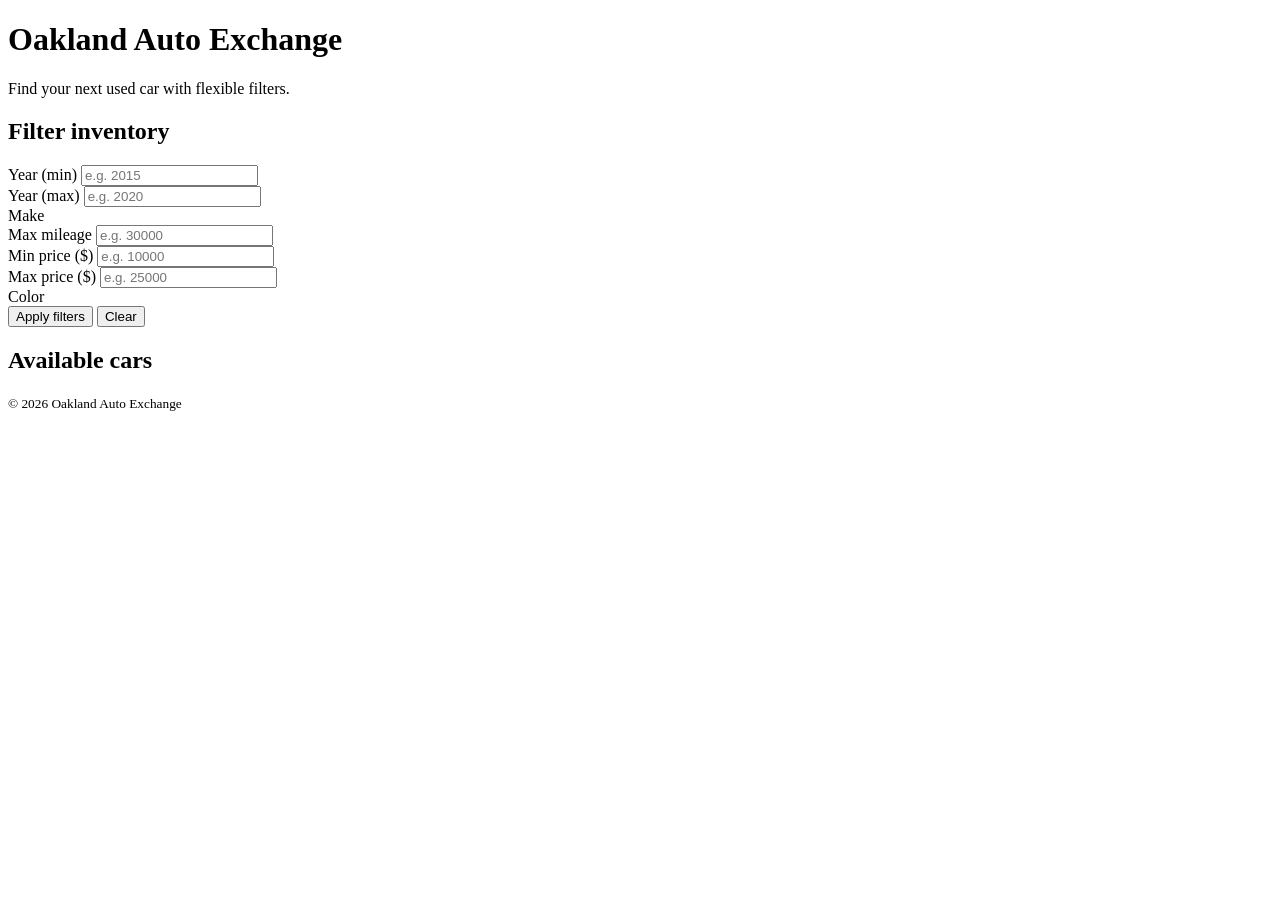
==== JeremyPutnam_hw5TH_csi3150_w2026/index.html @ d038645e "Rename Index.html to index.html" ====
<!DOCTYPE html>
<html lang="en">
<head>
    <meta charset="UTF-8" />
    <title>Used Car Inventory</title>
    <meta name="viewport" content="width=device-width, initial-scale=1" />
    <link rel="stylesheet" href="css/main.css" />
</head>
<body>
    <header class="site-header">
        <div class="container">
            <h1>Oakland Auto Exchange</h1>
            <p>Find your next used car with flexible filters.</p>
        </div>
    </header>

    <main class="container">
        <section class="filters" aria-label="Car filters">
            <h2>Filter inventory</h2>
            <form id="filter-form">
                <div class="filter-group">
                    <label for="min-year">Year (min)</label>
                    <input type="number" id="min-year" name="minYear" placeholder="e.g. 2015" />
                </div>

                <div class="filter-group">
                    <label for="max-year">Year (max)</label>
                    <input type="number" id="max-year" name="maxYear" placeholder="e.g. 2020" />
                </div>

                <div class="filter-group">
                    <span class="filter-label">Make</span>
                    <div class="checkbox-group" id="make-options">
                        <!-- Filled dynamically -->
                    </div>
                </div>

                <div class="filter-group">
                    <label for="max-mileage">Max mileage</label>
                    <input type="number" id="max-mileage" name="maxMileage" placeholder="e.g. 30000" />
                </div>

                <div class="filter-group">
                    <label for="min-price">Min price ($)</label>
                    <input type="number" id="min-price" name="minPrice" placeholder="e.g. 10000" />
                </div>

                <div class="filter-group">
                    <label for="max-price">Max price ($)</label>
                    <input type="number" id="max-price" name="maxPrice" placeholder="e.g. 25000" />
                </div>

                <div class="filter-group">
                    <span class="filter-label">Color</span>
                    <div class="checkbox-group" id="color-options">
                        <!-- Filled dynamically -->
                    </div>
                </div>

                <div class="filter-actions">
                    <button type="submit">Apply filters</button>
                    <button type="button" id="clear-filters">Clear</button>
                </div>
            </form>
        </section>

        <section class="inventory" aria-label="Car listings">
            <h2>Available cars</h2>
            <p id="results-message" class="results-message" aria-live="polite"></p>
            <div id="car-list" class="card-grid">
                <!-- Cards injected here -->
            </div>
        </section>
    </main>

    <footer class="site-footer">
        <div class="container">
            <small>&copy; 2026 Oakland Auto Exchange</small>
        </div>
    </footer>

    <script src="js/usedCars-TH-1.js"></script>
    <script src="js/main.js"></script>
</body>
</html>
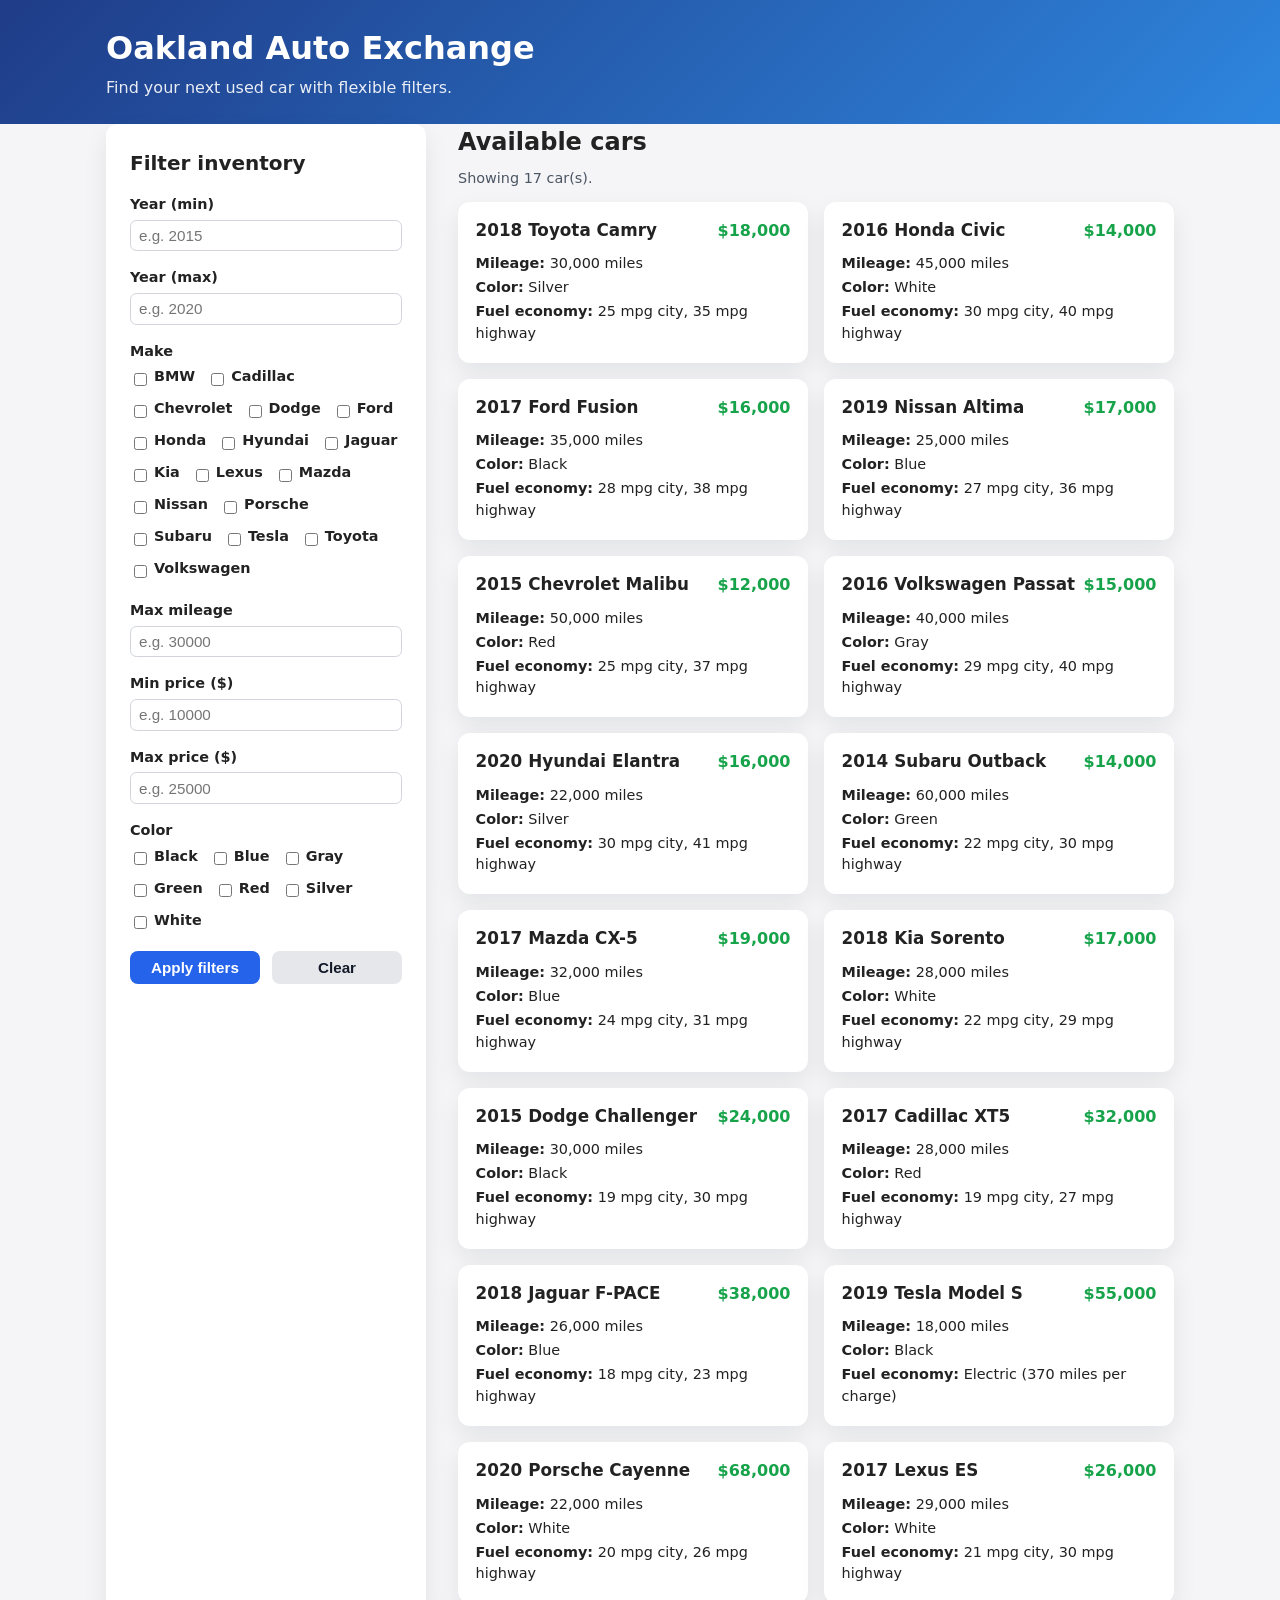
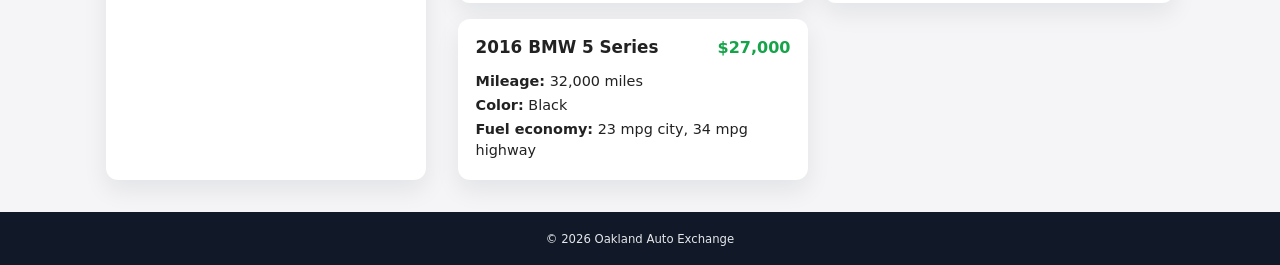
==== commit 0cb8b56d: "Update index.html" ====
--- a/JeremyPutnam_hw5TH_csi3150_w2026/index.html
+++ b/JeremyPutnam_hw5TH_csi3150_w2026/index.html
@@ -4,7 +4,7 @@
     <meta charset="UTF-8" />
     <title>Used Car Inventory</title>
     <meta name="viewport" content="width=device-width, initial-scale=1" />
-    <link rel="stylesheet" href="css/main.css" />
+    <link rel="stylesheet" href="css/main.css">
 </head>
 <body>
     <header class="site-header">
@@ -79,7 +79,7 @@
         </div>
     </footer>
 
-    <script src="js/usedCars-TH-1.js"></script>
-    <script src="js/main.js"></script>
+   <script src="js/usedCars-TH-1.js"></script>
+   <script src="js/main.js"></script>
 </body>
 </html>
--- a/JeremyPutnam_hw5TH_csi3150_w2026/css/main.css
+++ b/JeremyPutnam_hw5TH_csi3150_w2026/css/main.css
@@ -0,0 +1,199 @@
+*,
+*::before,
+*::after {
+    box-sizing: border-box; 
+}
+
+body {
+    margin: 0;
+    font-family: system-ui, -apple-system, BlinkMacSystemFont, "Segoe UI", sans-serif;
+    background-color: #f5f5f7;
+    color: #222;
+    line-height: 1.5;
+}
+
+.container {
+    width: min(1100px, 100%);
+    margin: 0 auto;
+    padding: 0 1rem;
+}
+
+.site-header {
+    background: linear-gradient(135deg, #1f3c88, #2e86de);
+    color: #fff;
+    padding: 1.5rem 0;
+}
+
+    .site-header h1 {
+        margin: 0 0 0.25rem;
+    }
+
+    .site-header p {
+        margin: 0;
+        opacity: 0.9;
+    }
+
+.site-footer {
+    margin-top: 2rem;
+    padding: 1rem 0;
+    background-color: #111827;
+    color: #e5e7eb;
+    text-align: center;
+    font-size: 0.875rem;
+}
+
+main {
+    display: grid;
+    grid-template-columns: minmax(0, 320px) minmax(0, 1fr);
+    gap: 2rem;
+    padding: 2rem 0;
+}
+
+@media (max-width: 800px) {
+    main {
+        grid-template-columns: 1fr;
+    }
+}
+
+/* Filters */
+
+.filters {
+    background-color: #ffffff;
+    border-radius: 0.75rem;
+    padding: 1.5rem;
+    box-shadow: 0 10px 25px rgba(15, 23, 42, 0.08);
+}
+
+    .filters h2 {
+        margin-top: 0;
+        margin-bottom: 1rem;
+        font-size: 1.25rem;
+    }
+
+.filter-group {
+    margin-bottom: 1rem;
+}
+
+    .filter-group label,
+    .filter-label {
+        display: block;
+        font-weight: 600;
+        margin-bottom: 0.25rem;
+        font-size: 0.9rem;
+    }
+
+    .filter-group input[type="number"] {
+        width: 100%;
+        padding: 0.4rem 0.5rem;
+        border-radius: 0.4rem;
+        border: 1px solid #d1d5db;
+        font-size: 0.95rem;
+    }
+
+        .filter-group input[type="number"]:focus {
+            outline: 2px solid #2563eb;
+            outline-offset: 1px;
+            border-color: #2563eb;
+        }
+
+.checkbox-group {
+    display: flex;
+    flex-wrap: wrap;
+    gap: 0.4rem 0.75rem;
+}
+
+.checkbox-item {
+    display: flex;
+    align-items: center;
+    gap: 0.25rem;
+    font-size: 0.9rem;
+}
+
+.filter-actions {
+    display: flex;
+    gap: 0.75rem;
+    margin-top: 1rem;
+}
+
+    .filter-actions button {
+        flex: 1;
+        padding: 0.5rem 0.75rem;
+        border-radius: 0.5rem;
+        border: none;
+        font-weight: 600;
+        cursor: pointer;
+        font-size: 0.95rem;
+    }
+
+        .filter-actions button[type="submit"] {
+            background-color: #2563eb;
+            color: #fff;
+        }
+
+            .filter-actions button[type="submit"]:hover {
+                background-color: #1d4ed8;
+            }
+
+#clear-filters {
+    background-color: #e5e7eb;
+    color: #111827;
+}
+
+    #clear-filters:hover {
+        background-color: #d1d5db;
+    }
+
+/* Inventory */
+
+.inventory h2 {
+    margin-top: 0;
+    margin-bottom: 0.5rem;
+}
+
+.results-message {
+    margin: 0 0 0.75rem;
+    font-size: 0.9rem;
+    color: #4b5563;
+}
+
+.card-grid {
+    display: grid;
+    grid-template-columns: repeat(auto-fill, minmax(260px, 1fr));
+    gap: 1rem;
+}
+
+/* Car card */
+
+.car-card {
+    background-color: #ffffff;
+    border-radius: 0.75rem;
+    padding: 1rem 1.1rem;
+    box-shadow: 0 10px 25px rgba(15, 23, 42, 0.08);
+    display: flex;
+    flex-direction: column;
+    justify-content: space-between;
+}
+
+.car-card__header {
+    display: flex;
+    justify-content: space-between;
+    align-items: baseline;
+    gap: 0.5rem;
+    margin-bottom: 0.5rem;
+}
+
+    .car-card__header h3 {
+        margin: 0;
+        font-size: 1.05rem;
+    }
+
+.car-card__price {
+    margin: 0;
+    font-weight: 700;
+    color: #16a34a;
+}
+
+.car-card__body p {
+    margin: 0.15rem 0;
+    font-size: 0.9rem;
+}
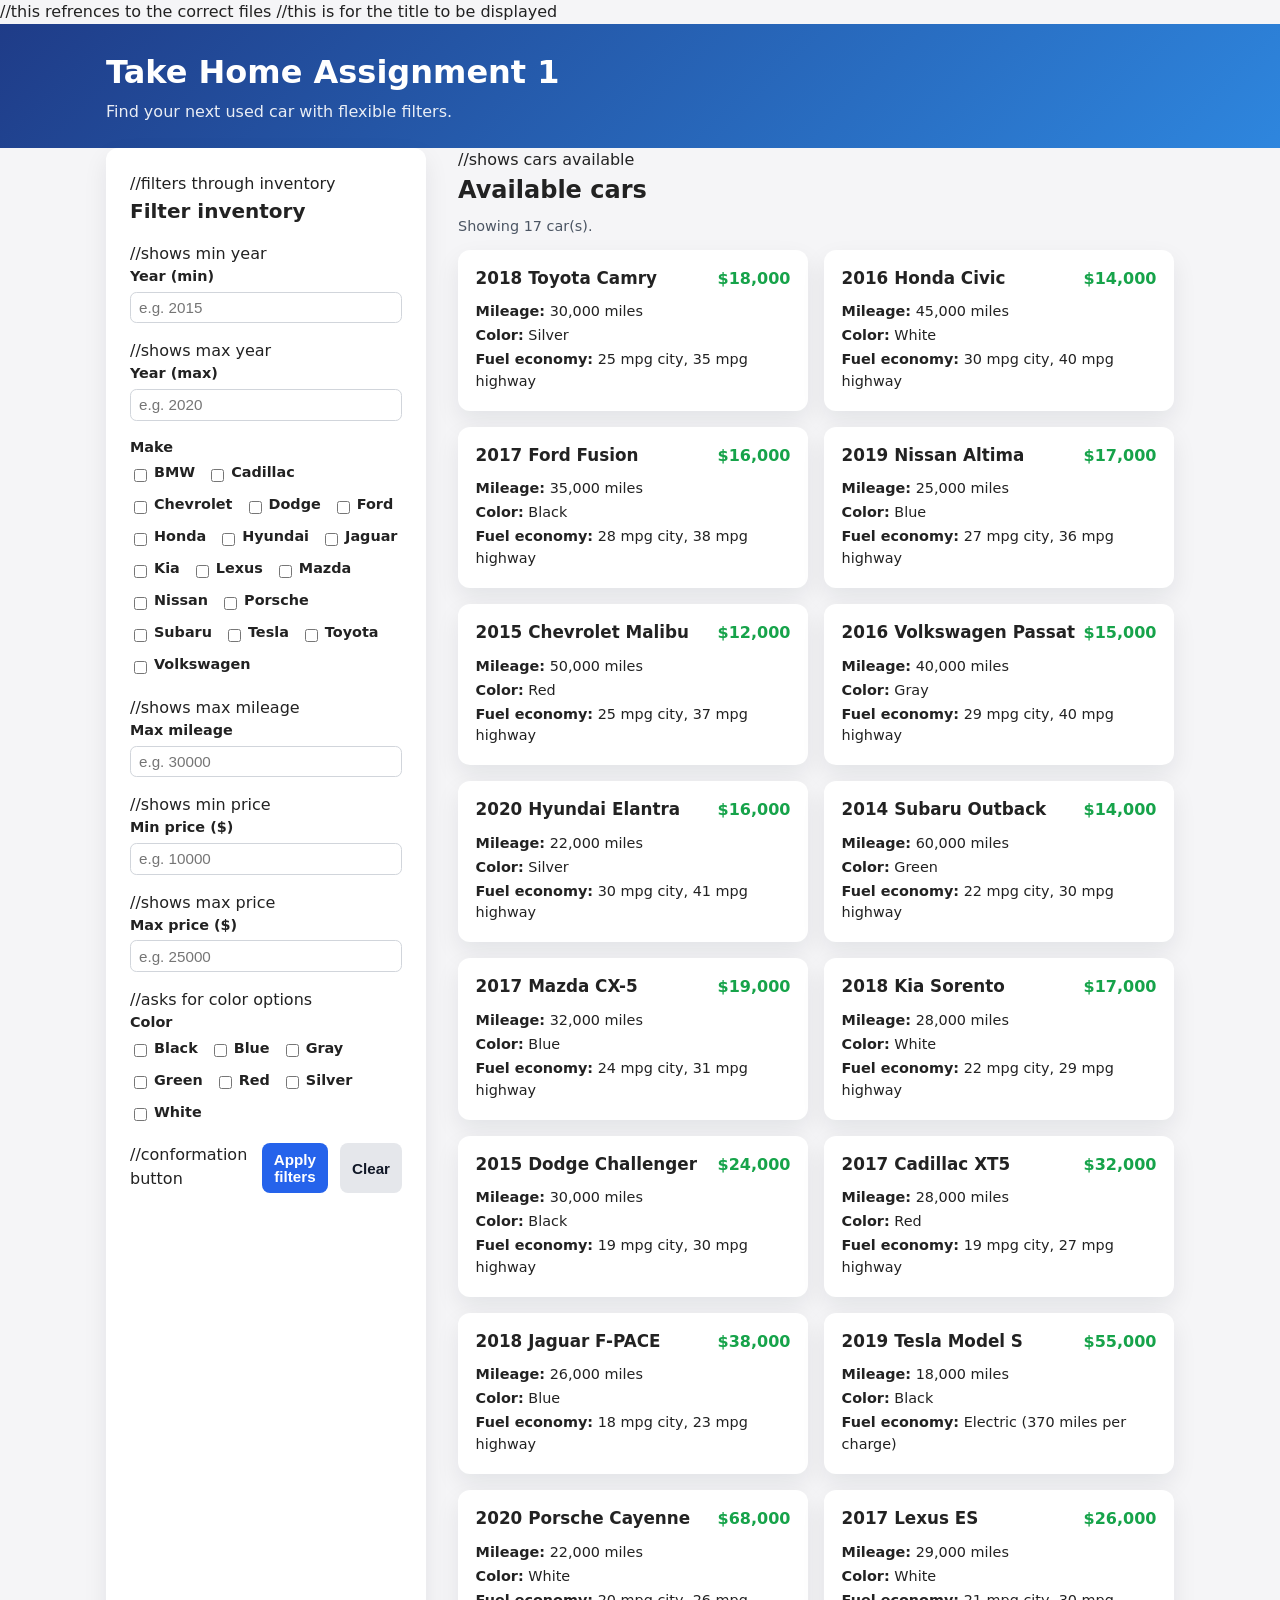
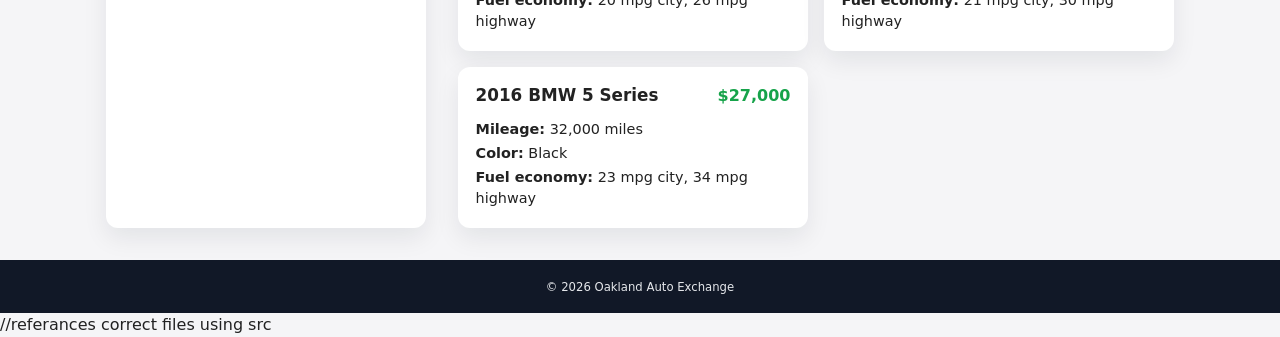
==== commit 9471df8d: "Update index.html" ====
--- a/JeremyPutnam_hw5TH_csi3150_w2026/index.html
+++ b/JeremyPutnam_hw5TH_csi3150_w2026/index.html
@@ -1,29 +1,34 @@
 <!DOCTYPE html>
 <html lang="en">
-<head>
-    <meta charset="UTF-8" />
+<head>   
+    <meta charset="UTF-8" /> 
     <title>Used Car Inventory</title>
     <meta name="viewport" content="width=device-width, initial-scale=1" />
+    //this refrences to the correct files 
     <link rel="stylesheet" href="css/main.css">
 </head>
 <body>
+    //this is for the title to be displayed
     <header class="site-header">
         <div class="container">
-            <h1>Oakland Auto Exchange</h1>
+            <h1>Take Home Assignment 1</h1>
             <p>Find your next used car with flexible filters.</p>
         </div>
     </header>
 
     <main class="container">
         <section class="filters" aria-label="Car filters">
+            //filters through inventory
             <h2>Filter inventory</h2>
             <form id="filter-form">
                 <div class="filter-group">
+                    //shows min year
                     <label for="min-year">Year (min)</label>
                     <input type="number" id="min-year" name="minYear" placeholder="e.g. 2015" />
                 </div>
 
                 <div class="filter-group">
+                    //shows max year
                     <label for="max-year">Year (max)</label>
                     <input type="number" id="max-year" name="maxYear" placeholder="e.g. 2020" />
                 </div>
@@ -36,21 +41,25 @@
                 </div>
 
                 <div class="filter-group">
+                    //shows max mileage
                     <label for="max-mileage">Max mileage</label>
                     <input type="number" id="max-mileage" name="maxMileage" placeholder="e.g. 30000" />
                 </div>
 
                 <div class="filter-group">
+                    //shows min price
                     <label for="min-price">Min price ($)</label>
                     <input type="number" id="min-price" name="minPrice" placeholder="e.g. 10000" />
                 </div>
 
                 <div class="filter-group">
+                    //shows max price
                     <label for="max-price">Max price ($)</label>
                     <input type="number" id="max-price" name="maxPrice" placeholder="e.g. 25000" />
                 </div>
 
                 <div class="filter-group">
+                    //asks for color options
                     <span class="filter-label">Color</span>
                     <div class="checkbox-group" id="color-options">
                         <!-- Filled dynamically -->
@@ -58,6 +67,7 @@
                 </div>
 
                 <div class="filter-actions">
+                    //conformation button
                     <button type="submit">Apply filters</button>
                     <button type="button" id="clear-filters">Clear</button>
                 </div>
@@ -65,6 +75,7 @@
         </section>
 
         <section class="inventory" aria-label="Car listings">
+            //shows cars available
             <h2>Available cars</h2>
             <p id="results-message" class="results-message" aria-live="polite"></p>
             <div id="car-list" class="card-grid">
@@ -72,13 +83,13 @@
             </div>
         </section>
     </main>
-
+    
     <footer class="site-footer">
         <div class="container">
             <small>&copy; 2026 Oakland Auto Exchange</small>
         </div>
     </footer>
-
+   //referances correct files using src
    <script src="js/usedCars-TH-1.js"></script>
    <script src="js/main.js"></script>
 </body>
--- a/JeremyPutnam_hw5TH_csi3150_w2026/css/main.css
+++ b/JeremyPutnam_hw5TH_csi3150_w2026/css/main.css
@@ -1,7 +1,7 @@
 *,
 *::before,
 *::after {
-    box-sizing: border-box; 
+    box-sizing: border-box;  
 }
 
 body {
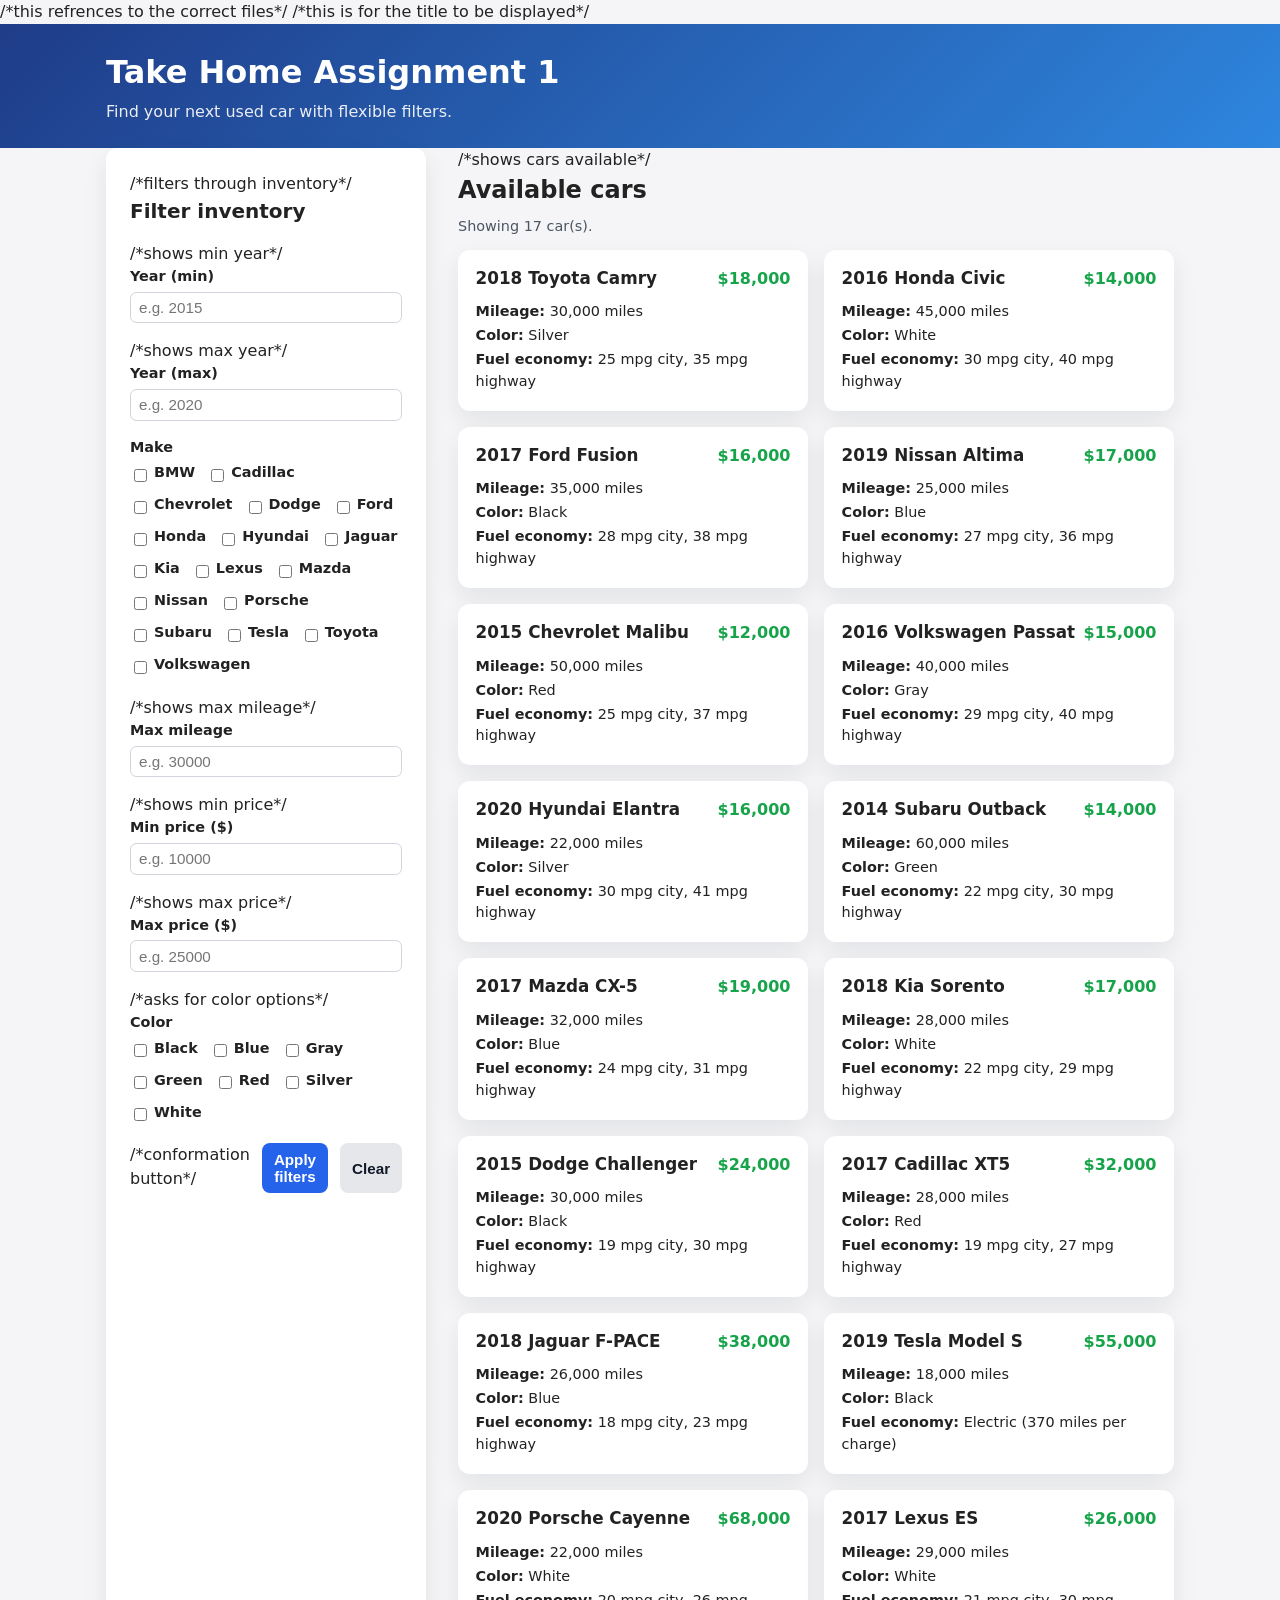
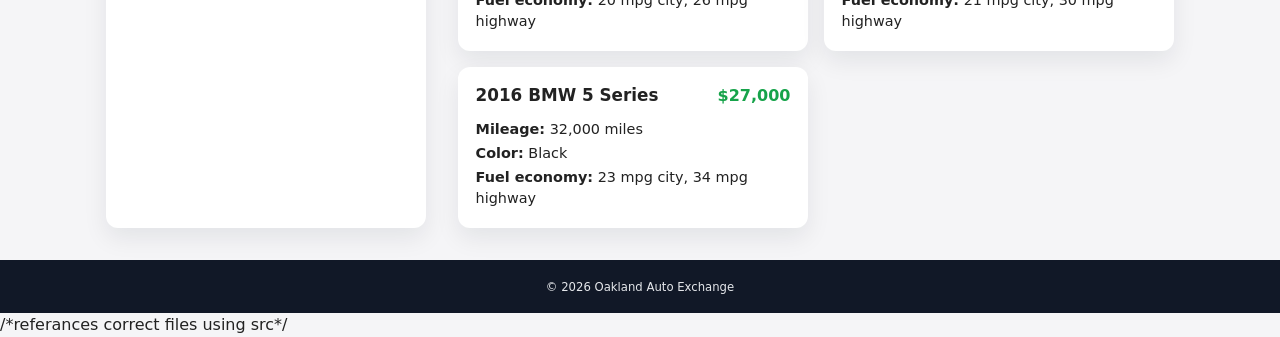
==== commit deff20a3: "Update index.html" ====
--- a/JeremyPutnam_hw5TH_csi3150_w2026/index.html
+++ b/JeremyPutnam_hw5TH_csi3150_w2026/index.html
@@ -4,11 +4,11 @@
     <meta charset="UTF-8" /> 
     <title>Used Car Inventory</title>
     <meta name="viewport" content="width=device-width, initial-scale=1" />
-    //this refrences to the correct files 
+    /*this refrences to the correct files*/
     <link rel="stylesheet" href="css/main.css">
 </head>
 <body>
-    //this is for the title to be displayed
+    /*this is for the title to be displayed*/
     <header class="site-header">
         <div class="container">
             <h1>Take Home Assignment 1</h1>
@@ -18,17 +18,17 @@
 
     <main class="container">
         <section class="filters" aria-label="Car filters">
-            //filters through inventory
+            /*filters through inventory*/
             <h2>Filter inventory</h2>
             <form id="filter-form">
                 <div class="filter-group">
-                    //shows min year
+                    /*shows min year*/
                     <label for="min-year">Year (min)</label>
                     <input type="number" id="min-year" name="minYear" placeholder="e.g. 2015" />
                 </div>
 
                 <div class="filter-group">
-                    //shows max year
+                    /*shows max year*/
                     <label for="max-year">Year (max)</label>
                     <input type="number" id="max-year" name="maxYear" placeholder="e.g. 2020" />
                 </div>
@@ -41,25 +41,25 @@
                 </div>
 
                 <div class="filter-group">
-                    //shows max mileage
+                    /*shows max mileage*/
                     <label for="max-mileage">Max mileage</label>
                     <input type="number" id="max-mileage" name="maxMileage" placeholder="e.g. 30000" />
                 </div>
 
                 <div class="filter-group">
-                    //shows min price
+                    /*shows min price*/
                     <label for="min-price">Min price ($)</label>
                     <input type="number" id="min-price" name="minPrice" placeholder="e.g. 10000" />
                 </div>
 
                 <div class="filter-group">
-                    //shows max price
+                    /*shows max price*/
                     <label for="max-price">Max price ($)</label>
                     <input type="number" id="max-price" name="maxPrice" placeholder="e.g. 25000" />
                 </div>
 
                 <div class="filter-group">
-                    //asks for color options
+                    /*asks for color options*/
                     <span class="filter-label">Color</span>
                     <div class="checkbox-group" id="color-options">
                         <!-- Filled dynamically -->
@@ -67,7 +67,7 @@
                 </div>
 
                 <div class="filter-actions">
-                    //conformation button
+                    /*conformation button*/
                     <button type="submit">Apply filters</button>
                     <button type="button" id="clear-filters">Clear</button>
                 </div>
@@ -75,7 +75,7 @@
         </section>
 
         <section class="inventory" aria-label="Car listings">
-            //shows cars available
+            /*shows cars available*/
             <h2>Available cars</h2>
             <p id="results-message" class="results-message" aria-live="polite"></p>
             <div id="car-list" class="card-grid">
@@ -89,7 +89,7 @@
             <small>&copy; 2026 Oakland Auto Exchange</small>
         </div>
     </footer>
-   //referances correct files using src
+   /*referances correct files using src*/
    <script src="js/usedCars-TH-1.js"></script>
    <script src="js/main.js"></script>
 </body>
--- a/JeremyPutnam_hw5TH_csi3150_w2026/css/main.css
+++ b/JeremyPutnam_hw5TH_csi3150_w2026/css/main.css
@@ -3,7 +3,7 @@
 *::after {
     box-sizing: border-box;  
 }
-
+/*formats the font and ui*/
 body {
     margin: 0;
     font-family: system-ui, -apple-system, BlinkMacSystemFont, "Segoe UI", sans-serif;
@@ -12,12 +12,14 @@
     line-height: 1.5;
 }
 
+/*is for the width*/
 .container {
     width: min(1100px, 100%);
     margin: 0 auto;
     padding: 0 1rem;
 }
 
+/*gives a color*/
 .site-header {
     background: linear-gradient(135deg, #1f3c88, #2e86de);
     color: #fff;
@@ -42,6 +44,7 @@
     font-size: 0.875rem;
 }
 
+/*used for dimentions*/
 main {
     display: grid;
     grid-template-columns: minmax(0, 320px) minmax(0, 1fr);
@@ -57,6 +60,7 @@
 
 /* Filters */
 
+/*background color for filters*/
 .filters {
     background-color: #ffffff;
     border-radius: 0.75rem;
@@ -81,7 +85,7 @@
         margin-bottom: 0.25rem;
         font-size: 0.9rem;
     }
-
+   /*makes only numbers filtered*/
     .filter-group input[type="number"] {
         width: 100%;
         padding: 0.4rem 0.5rem;
@@ -96,6 +100,7 @@
             border-color: #2563eb;
         }
 
+/*check boxes*/
 .checkbox-group {
     display: flex;
     flex-wrap: wrap;
@@ -114,7 +119,7 @@
     gap: 0.75rem;
     margin-top: 1rem;
 }
-
+  /*filters the actions of user*/
     .filter-actions button {
         flex: 1;
         padding: 0.5rem 0.75rem;
